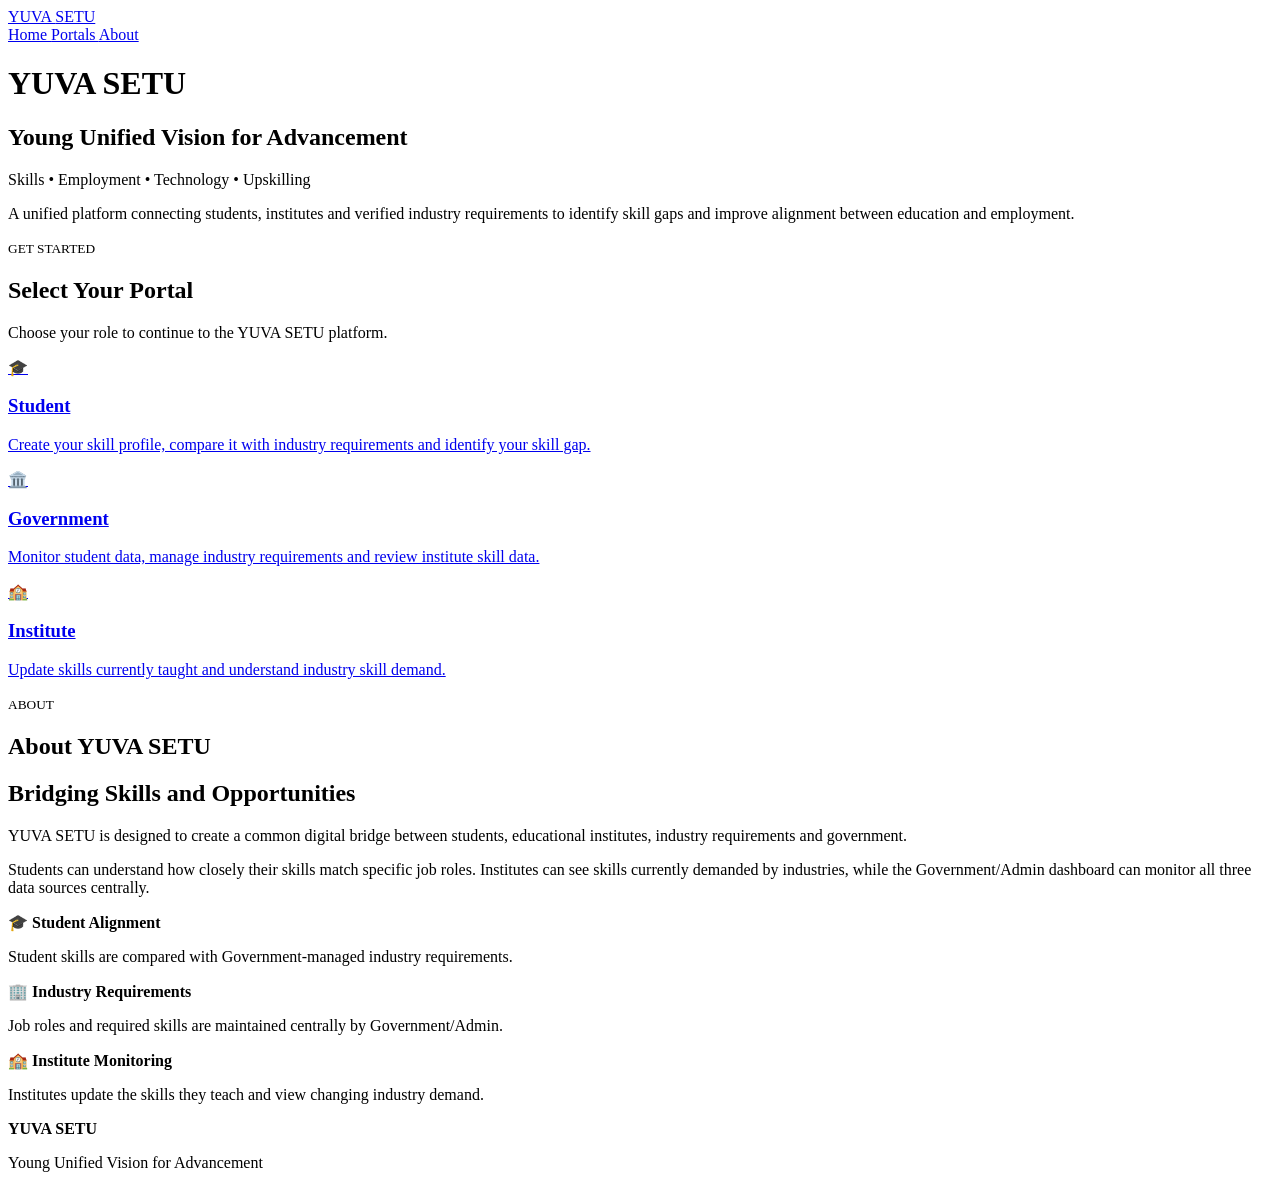
==== index.html @ 83cbadce "Add files via upload" ====
<!DOCTYPE html>

<html lang="en">

<head>

  <meta charset="UTF-8">

  <meta
    name="viewport"
    content="width=device-width, initial-scale=1.0"
  >

  <title>
    YUVA SETU
  </title>

  <link
    rel="stylesheet"
    href="css/style.css"
  >

</head>


<body>


<nav class="navbar">

  <a
    href="index.html"
    class="brand"
  >
    YUVA <span>SETU</span>
  </a>


  <div class="nav-links">

    <a href="#home">
      Home
    </a>

    <a href="#portals">
      Portals
    </a>

    <a href="#about">
      About
    </a>

  </div>

</nav>



<header
  class="hero"
  id="home"
>

  <div class="hero-inner">
    <h1>

      YUVA
      <span>SETU</span>

    </h1>


    <h2>

      Young Unified Vision
      for Advancement

    </h2>


    <p class="hero-tagline">

      Skills • Employment • Technology • Upskilling

    </p>


    <p class="hero-description">

      A unified platform connecting students,
      institutes and verified industry requirements
      to identify skill gaps and improve alignment
      between education and employment.

    </p>

  </div>

</header>



<section
  class="section"
  id="portals"
>

  <div class="section-heading">

    <small>
      GET STARTED
    </small>

    <h2>
      Select Your Portal
    </h2>

    <p>
      Choose your role to continue
      to the YUVA SETU platform.
    </p>

  </div>


  <div class="portal-grid">


    <a
      href="student.html"
      class="portal-card"
    >

      <div class="portal-icon">
        🎓
      </div>

      <h3>
        Student
      </h3>

      <p>
        Create your skill profile,
        compare it with industry requirements
        and identify your skill gap.
      </p>

    </a>



    <a
      href="government.html"
      class="portal-card"
    >

      <div class="portal-icon">
        🏛️
      </div>

      <h3>
        Government
      </h3>

      <p>
        Monitor student data,
        manage industry requirements
        and review institute skill data.
      </p>

    </a>



    <a
      href="institute.html"
      class="portal-card"
    >

      <div class="portal-icon">
        🏫
      </div>

      <h3>
        Institute
      </h3>

      <p>
        Update skills currently taught
        and understand industry skill demand.
      </p>

    </a>


  </div>

</section>



<section
  class="section section-light"
  id="about"
>

  <div class="section-heading">

    <small>
      ABOUT
    </small>

    <h2>
      About YUVA SETU
    </h2>

  </div>


  <div class="about-grid">


    <div class="about-copy">

      <h2>
        Bridging Skills and Opportunities
      </h2>

      <p>

        YUVA SETU is designed to create
        a common digital bridge between
        students, educational institutes,
        industry requirements and government.

      </p>


      <p>

        Students can understand how closely
        their skills match specific job roles.
        Institutes can see skills currently
        demanded by industries, while the
        Government/Admin dashboard can monitor
        all three data sources centrally.

      </p>

    </div>


    <div class="about-points">


      <div class="about-point">

        <strong>
          🎓 Student Alignment
        </strong>

        <p>
          Student skills are compared with
          Government-managed industry requirements.
        </p>

      </div>


      <div class="about-point">

        <strong>
          🏢 Industry Requirements
        </strong>

        <p>
          Job roles and required skills are
          maintained centrally by Government/Admin.
        </p>

      </div>


      <div class="about-point">

        <strong>
          🏫 Institute Monitoring
        </strong>

        <p>
          Institutes update the skills they teach
          and view changing industry demand.
        </p>

      </div>


    </div>

  </div>

</section>



<footer class="footer">

  <strong>
    YUVA SETU
  </strong>

  <p>
    Young Unified Vision for Advancement
  </p>

</footer>


</body>

</html>
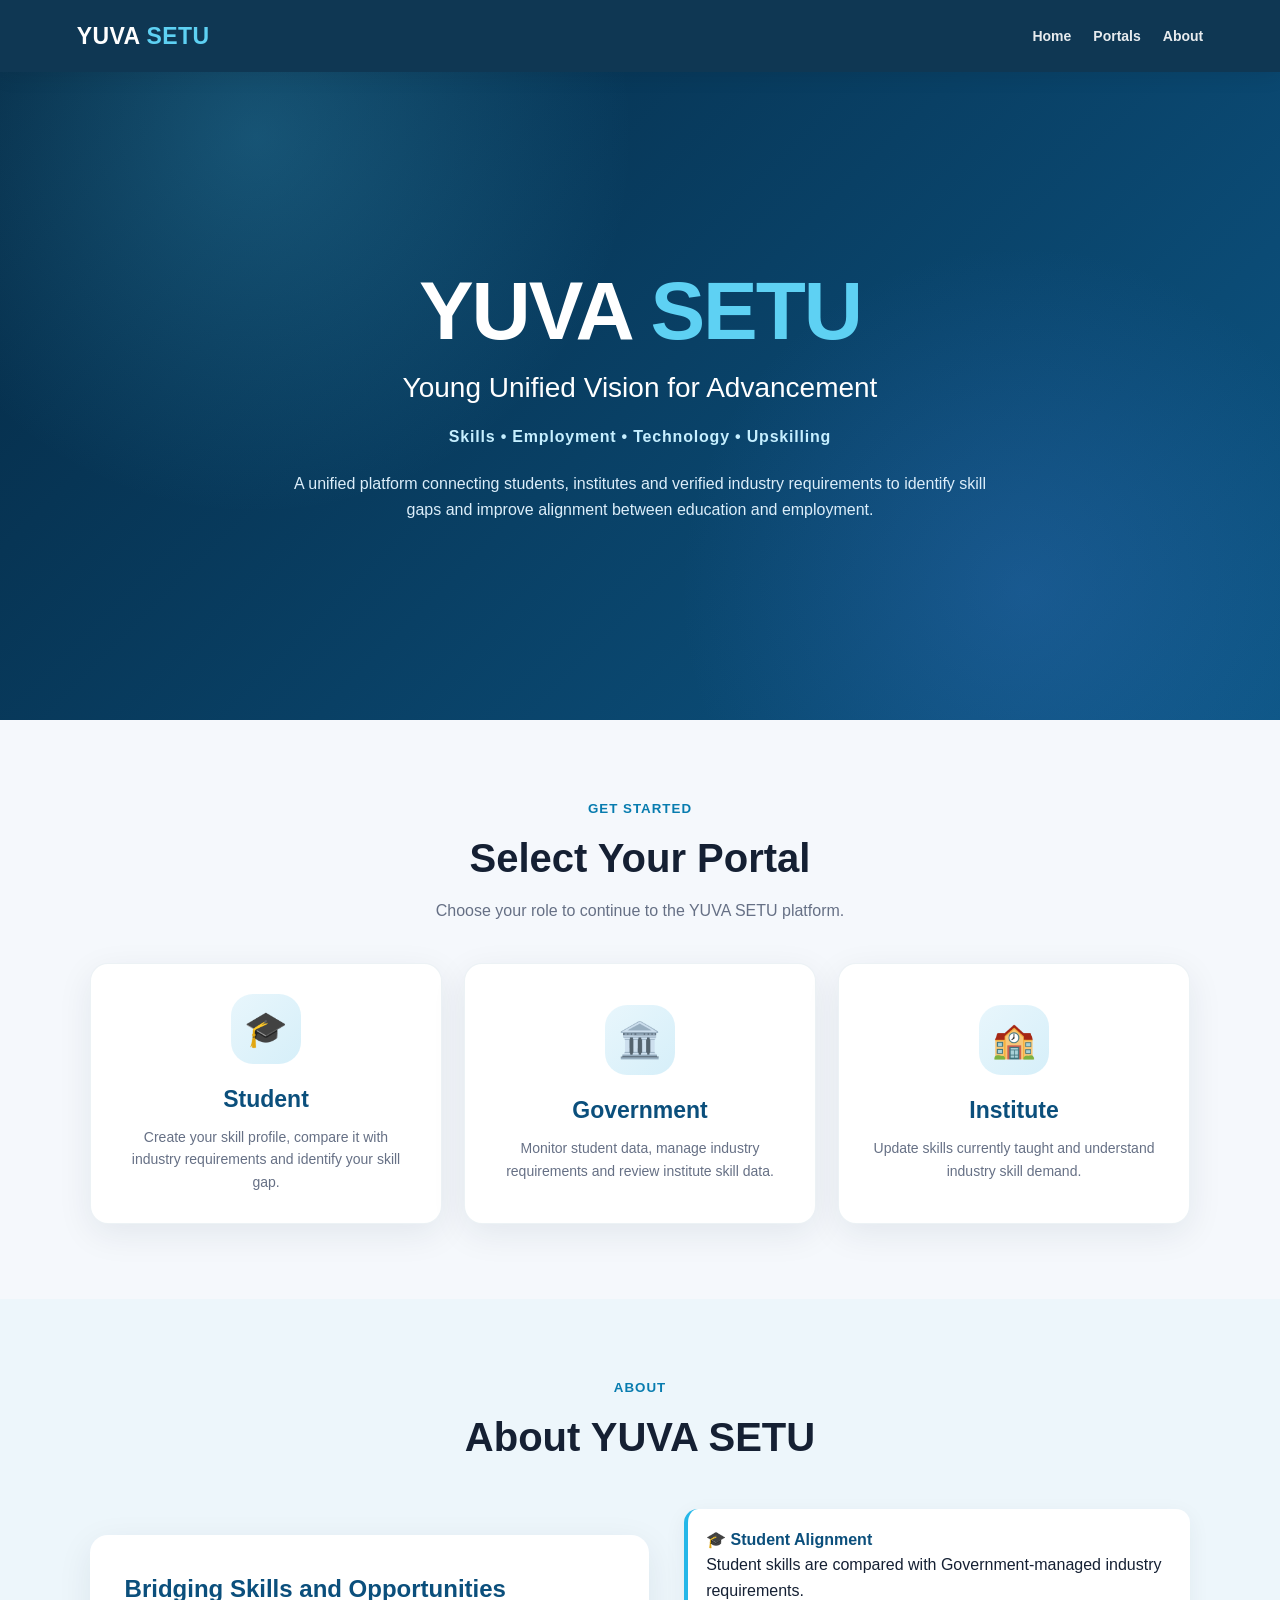
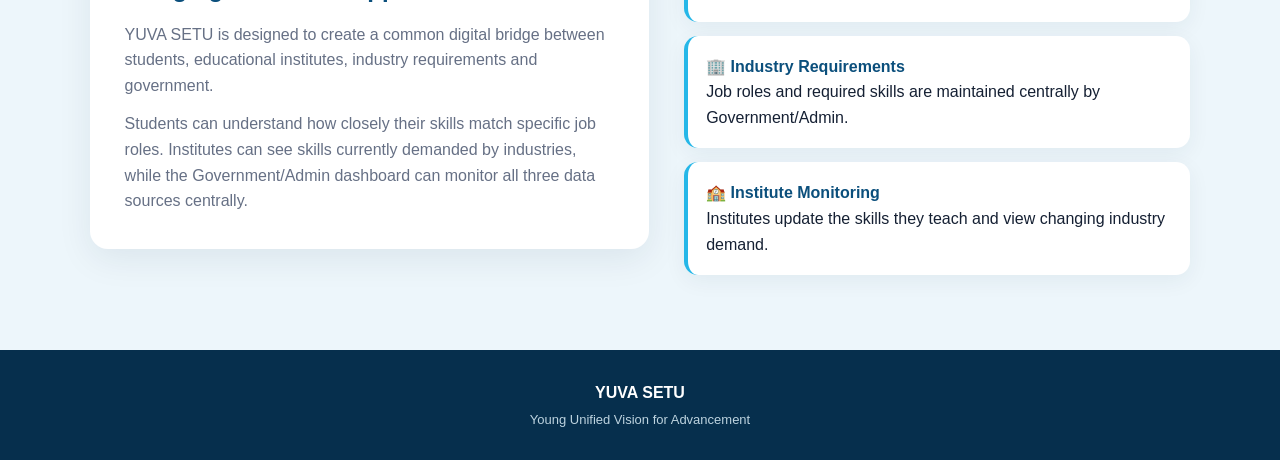
==== commit 2617bd0e: "Update index.html" ====
--- a/index.html
+++ b/index.html
@@ -17,7 +17,7 @@
 
   <link
     rel="stylesheet"
-    href="css/style.css"
+    href="style.css"
   >
 
 </head>
@@ -318,4 +318,4 @@
 
 </body>
 
-</html>+</html>
--- a/style.css
+++ b/style.css
@@ -0,0 +1,1380 @@
+/* =========================================
+   YUVA SETU - RESPONSIVE UI
+========================================= */
+
+:root{
+  --primary:#0b4f7c;
+  --primary-dark:#062f4d;
+  --primary-light:#eaf5fb;
+  --accent:#25b7e8;
+  --accent-2:#5ed1f3;
+
+  --success:#168a4a;
+  --danger:#b83232;
+  --warning:#d99219;
+
+  --text:#152033;
+  --muted:#667085;
+  --white:#ffffff;
+
+  --bg:#f5f8fc;
+  --border:#dce5ec;
+
+  --shadow:
+  0 10px 35px rgba(17,44,68,.08);
+
+  --radius:18px;
+}
+
+
+*{
+  margin:0;
+  padding:0;
+  box-sizing:border-box;
+}
+
+
+html{
+  scroll-behavior:smooth;
+}
+
+
+body{
+  font-family:
+  Inter,
+  "Segoe UI",
+  Arial,
+  sans-serif;
+
+  background:var(--bg);
+  color:var(--text);
+  line-height:1.6;
+}
+
+
+button,
+input,
+select,
+textarea{
+  font:inherit;
+}
+
+
+button{
+  cursor:pointer;
+}
+
+
+a{
+  color:inherit;
+}
+
+
+
+/* =========================
+   NAVBAR
+========================= */
+
+.navbar{
+  min-height:72px;
+
+  display:flex;
+  align-items:center;
+  justify-content:space-between;
+
+  gap:20px;
+
+  padding:14px 6%;
+
+  background:
+  rgba(6,47,77,.96);
+
+  backdrop-filter:blur(14px);
+
+  color:white;
+
+  position:sticky;
+  top:0;
+
+  z-index:1000;
+
+  box-shadow:
+  0 4px 20px rgba(0,0,0,.08);
+}
+
+
+.brand{
+  font-size:23px;
+  font-weight:800;
+
+  text-decoration:none;
+
+  letter-spacing:.4px;
+}
+
+
+.brand span{
+  color:var(--accent-2);
+}
+
+
+.nav-links{
+  display:flex;
+  align-items:center;
+  gap:22px;
+
+  flex-wrap:wrap;
+}
+
+
+.nav-links a{
+  text-decoration:none;
+
+  font-size:14px;
+  font-weight:600;
+
+  opacity:.9;
+}
+
+
+.nav-links a:hover{
+  color:var(--accent-2);
+}
+
+
+
+/* =========================
+   HOME HERO
+========================= */
+
+.hero{
+  min-height:72vh;
+
+  display:flex;
+  align-items:center;
+  justify-content:center;
+
+  padding:70px 7%;
+
+  text-align:center;
+
+  color:white;
+
+  background:
+
+  radial-gradient(
+    circle at 20% 10%,
+    rgba(75,194,235,.24),
+    transparent 32%
+  ),
+
+  radial-gradient(
+    circle at 80% 80%,
+    rgba(68,128,220,.24),
+    transparent 30%
+  ),
+
+  linear-gradient(
+    135deg,
+    #052a45,
+    #0d5685
+  );
+}
+
+
+.hero-inner{
+  max-width:900px;
+}
+
+
+.hero-badge{
+  display:inline-block;
+
+  padding:8px 16px;
+
+  background:
+  rgba(255,255,255,.12);
+
+  border:
+  1px solid rgba(255,255,255,.25);
+
+  border-radius:50px;
+
+  margin-bottom:18px;
+
+  font-size:13px;
+}
+
+
+.hero h1{
+  font-size:
+  clamp(46px,8vw,82px);
+
+  line-height:1;
+
+  letter-spacing:-2px;
+}
+
+
+.hero h1 span{
+  color:var(--accent-2);
+}
+
+
+.hero h2{
+  font-size:
+  clamp(19px,3vw,28px);
+
+  margin-top:14px;
+
+  font-weight:500;
+}
+
+
+.hero-tagline{
+  margin-top:13px;
+
+  color:#c6efff;
+
+  font-weight:700;
+
+  letter-spacing:.8px;
+}
+
+
+.hero-description{
+  max-width:720px;
+
+  margin:
+  22px auto 0;
+
+  color:#dceefa;
+
+  font-size:16px;
+}
+
+
+
+/* =========================
+   SECTIONS
+========================= */
+
+.section{
+  padding:
+  75px 7%;
+}
+
+
+.section-light{
+  background:#edf6fb;
+}
+
+
+.section-heading{
+  max-width:760px;
+
+  margin:
+  0 auto 40px;
+
+  text-align:center;
+}
+
+
+.section-heading small{
+  color:#087caf;
+
+  font-weight:800;
+
+  letter-spacing:1px;
+}
+
+
+.section-heading h2{
+  font-size:
+  clamp(28px,4vw,40px);
+
+  margin-top:5px;
+}
+
+
+.section-heading p{
+  color:var(--muted);
+
+  margin-top:8px;
+}
+
+
+
+/* =========================
+   PORTAL CARDS
+========================= */
+
+.portal-grid{
+  display:grid;
+
+  grid-template-columns:
+  repeat(3,minmax(0,1fr));
+
+  gap:22px;
+
+  max-width:1100px;
+
+  margin:auto;
+}
+
+
+.portal-card{
+  min-height:240px;
+
+  display:flex;
+  flex-direction:column;
+  align-items:center;
+  justify-content:center;
+
+  padding:30px;
+
+  text-align:center;
+
+  text-decoration:none;
+
+  background:white;
+
+  border:
+  1px solid rgba(13,86,133,.08);
+
+  border-radius:var(--radius);
+
+  box-shadow:var(--shadow);
+
+  transition:
+  transform .25s,
+  box-shadow .25s,
+  border .25s;
+}
+
+
+.portal-card:hover{
+  transform:
+  translateY(-8px);
+
+  box-shadow:
+  0 20px 45px rgba(17,44,68,.14);
+
+  border-color:
+  rgba(37,183,232,.45);
+}
+
+
+.portal-icon{
+  width:70px;
+  height:70px;
+
+  display:flex;
+  align-items:center;
+  justify-content:center;
+
+  border-radius:22px;
+
+  margin-bottom:17px;
+
+  background:
+  linear-gradient(
+    135deg,
+    #e8f6fc,
+    #d6eff9
+  );
+
+  font-size:35px;
+}
+
+
+.portal-card h3{
+  color:var(--primary);
+
+  font-size:23px;
+}
+
+
+.portal-card p{
+  color:var(--muted);
+
+  margin-top:8px;
+
+  font-size:14px;
+}
+
+
+
+/* =========================
+   ABOUT
+========================= */
+
+.about-grid{
+  display:grid;
+
+  grid-template-columns:
+  1.05fr .95fr;
+
+  gap:35px;
+
+  align-items:center;
+
+  max-width:1150px;
+
+  margin:auto;
+}
+
+
+.about-copy{
+  background:white;
+
+  padding:35px;
+
+  border-radius:var(--radius);
+
+  box-shadow:var(--shadow);
+}
+
+
+.about-copy h2{
+  color:var(--primary);
+}
+
+
+.about-copy p{
+  color:var(--muted);
+
+  margin-top:13px;
+}
+
+
+.about-points{
+  display:grid;
+
+  gap:14px;
+}
+
+
+.about-point{
+  background:white;
+
+  padding:18px;
+
+  border-radius:14px;
+
+  border-left:
+  4px solid var(--accent);
+
+  box-shadow:
+  0 6px 22px rgba(17,44,68,.06);
+}
+
+
+.about-point strong{
+  color:var(--primary);
+}
+
+
+
+/* =========================
+   PAGE HEADER
+========================= */
+
+.page-header{
+  padding:
+  48px 7%;
+
+  text-align:center;
+
+  background:
+
+  radial-gradient(
+    circle at top left,
+    rgba(37,183,232,.15),
+    transparent 36%
+  ),
+
+  linear-gradient(
+    135deg,
+    #eaf5fb,
+    #f8fbfd
+  );
+
+  border-bottom:
+  1px solid var(--border);
+}
+
+
+.page-header h1{
+  color:var(--primary-dark);
+
+  font-size:
+  clamp(30px,5vw,45px);
+}
+
+
+.page-header p{
+  margin-top:7px;
+
+  color:var(--muted);
+}
+
+
+
+/* =========================
+   MAIN / CARD
+========================= */
+
+.container{
+  width:min(92%,1200px);
+
+  margin:
+  35px auto 55px;
+}
+
+
+.card{
+  background:white;
+
+  border:
+  1px solid rgba(13,86,133,.08);
+
+  border-radius:var(--radius);
+
+  padding:26px;
+
+  margin-bottom:24px;
+
+  box-shadow:var(--shadow);
+}
+
+
+.card-title{
+  margin-bottom:18px;
+}
+
+
+.card-title h2{
+  color:var(--primary);
+}
+
+
+.card-title p{
+  color:var(--muted);
+
+  margin-top:3px;
+}
+
+
+
+/* =========================
+   FORMS
+========================= */
+
+.form-grid{
+  display:grid;
+
+  grid-template-columns:
+  repeat(2,minmax(0,1fr));
+
+  gap:17px;
+}
+
+
+.form-group{
+  min-width:0;
+}
+
+
+.form-group.full{
+  grid-column:1/-1;
+}
+
+
+label{
+  display:block;
+
+  margin-bottom:6px;
+
+  font-weight:700;
+
+  font-size:14px;
+}
+
+
+input,
+select,
+textarea{
+  width:100%;
+
+  min-height:46px;
+
+  border:
+  1px solid #ccd9e3;
+
+  border-radius:10px;
+
+  background:white;
+
+  padding:
+  11px 13px;
+
+  color:var(--text);
+
+  outline:none;
+
+  transition:
+  border .2s,
+  box-shadow .2s;
+}
+
+
+textarea{
+  min-height:105px;
+
+  resize:vertical;
+}
+
+
+input:focus,
+select:focus,
+textarea:focus{
+  border-color:
+  var(--accent);
+
+  box-shadow:
+  0 0 0 4px
+  rgba(37,183,232,.12);
+}
+
+
+input[readonly]{
+  background:#f1f5f8;
+
+  color:#667085;
+}
+
+
+.help-text{
+  color:var(--muted);
+
+  font-size:12px;
+
+  margin-top:4px;
+}
+
+
+
+/* =========================
+   BUTTONS
+========================= */
+
+.btn{
+  display:inline-flex;
+
+  align-items:center;
+  justify-content:center;
+
+  gap:7px;
+
+  min-height:44px;
+
+  border:none;
+
+  border-radius:9px;
+
+  padding:
+  10px 17px;
+
+  text-decoration:none;
+
+  font-size:14px;
+
+  font-weight:700;
+
+  transition:
+  transform .2s,
+  opacity .2s,
+  background .2s;
+}
+
+
+.btn:hover{
+  transform:
+  translateY(-1px);
+}
+
+
+.btn-primary{
+  background:
+  var(--primary);
+
+  color:white;
+}
+
+
+.btn-primary:hover{
+  background:
+  #086391;
+}
+
+
+.btn-success{
+  background:
+  var(--success);
+
+  color:white;
+}
+
+
+.btn-danger{
+  background:
+  var(--danger);
+
+  color:white;
+}
+
+
+.btn-warning{
+  background:
+  var(--warning);
+
+  color:#fff;
+}
+
+
+.btn-secondary{
+  background:#e9f2f7;
+
+  color:var(--primary);
+}
+
+
+.btn-block{
+  width:100%;
+}
+
+
+.button-row{
+  display:flex;
+
+  gap:9px;
+
+  flex-wrap:wrap;
+
+  margin-top:20px;
+}
+
+
+
+/* =========================
+   LOGIN
+========================= */
+
+.login-shell{
+  min-height:
+  calc(100vh - 72px);
+
+  display:flex;
+
+  align-items:center;
+  justify-content:center;
+
+  padding:40px 20px;
+
+  background:
+
+  radial-gradient(
+    circle at 20% 20%,
+    rgba(37,183,232,.15),
+    transparent 35%
+  ),
+
+  linear-gradient(
+    135deg,
+    #eef7fb,
+    #f8fbfd
+  );
+}
+
+
+.login-card{
+  width:min(100%,430px);
+
+  padding:32px;
+
+  background:white;
+
+  border-radius:22px;
+
+  box-shadow:
+  0 20px 60px rgba(17,44,68,.13);
+}
+
+
+.login-symbol{
+  width:68px;
+  height:68px;
+
+  display:flex;
+  align-items:center;
+  justify-content:center;
+
+  margin:
+  0 auto 13px;
+
+  border-radius:20px;
+
+  background:
+  linear-gradient(
+    135deg,
+    #e3f4fb,
+    #cef0fc
+  );
+
+  font-size:34px;
+}
+
+
+.login-card h1{
+  color:var(--primary);
+
+  text-align:center;
+}
+
+
+.login-card > p{
+  color:var(--muted);
+
+  text-align:center;
+
+  margin-bottom:20px;
+}
+
+
+.login-error{
+  color:var(--danger);
+
+  margin-top:7px;
+
+  font-size:13px;
+
+  font-weight:600;
+}
+
+
+
+/* =========================
+   DASHBOARD STATS
+========================= */
+
+.stats-grid{
+  display:grid;
+
+  grid-template-columns:
+  repeat(4,minmax(0,1fr));
+
+  gap:15px;
+
+  margin-bottom:25px;
+}
+
+
+.stat-card{
+  padding:20px;
+
+  color:white;
+
+  border-radius:15px;
+
+  background:
+  linear-gradient(
+    135deg,
+    #0a4c77,
+    #087fb0
+  );
+
+  box-shadow:
+  0 10px 25px rgba(8,76,119,.16);
+}
+
+
+.stat-card h2{
+  font-size:
+  clamp(25px,4vw,34px);
+
+  color:#aeeeff;
+}
+
+
+.stat-card p{
+  margin-top:4px;
+
+  font-size:13px;
+
+  color:#e2f4fb;
+}
+
+
+
+/* =========================
+   GOVERNMENT TABS
+========================= */
+
+.tabs{
+  display:flex;
+
+  gap:10px;
+
+  flex-wrap:wrap;
+
+  margin-bottom:22px;
+}
+
+
+.tab-btn{
+  border:none;
+
+  padding:
+  10px 17px;
+
+  border-radius:9px;
+
+  background:#e9f2f7;
+
+  color:var(--primary);
+
+  font-weight:700;
+}
+
+
+.tab-btn.active{
+  background:var(--primary);
+
+  color:white;
+}
+
+
+.tab-panel{
+  display:none;
+}
+
+
+.tab-panel.active{
+  display:block;
+}
+
+
+
+/* =========================
+   TABLES
+========================= */
+
+.table-wrap{
+  width:100%;
+
+  overflow-x:auto;
+
+  margin-top:15px;
+
+  border:
+  1px solid var(--border);
+
+  border-radius:12px;
+}
+
+
+table{
+  width:100%;
+
+  min-width:760px;
+
+  border-collapse:collapse;
+
+  background:white;
+}
+
+
+th,
+td{
+  padding:
+  12px 13px;
+
+  border-bottom:
+  1px solid var(--border);
+
+  text-align:left;
+
+  vertical-align:top;
+
+  font-size:13px;
+}
+
+
+th{
+  background:#eff7fb;
+
+  color:var(--primary-dark);
+
+  white-space:nowrap;
+}
+
+
+tbody tr:hover{
+  background:#f9fcfe;
+}
+
+
+
+/* =========================
+   SKILLS
+========================= */
+
+.skill-wrap{
+  display:flex;
+
+  gap:7px;
+
+  flex-wrap:wrap;
+
+  margin-top:7px;
+}
+
+
+.skill-chip{
+  padding:
+  5px 10px;
+
+  border-radius:50px;
+
+  background:#e6f3f9;
+
+  color:#0a5f85;
+
+  font-size:12px;
+
+  font-weight:700;
+}
+
+
+.skill-chip.match{
+  background:#e2f5e9;
+
+  color:#176c38;
+}
+
+
+.skill-chip.missing{
+  background:#fbe5e5;
+
+  color:#922d2d;
+}
+
+
+.skill-chip.extra{
+  background:#fff0d6;
+
+  color:#815715;
+}
+
+
+
+/* =========================
+   RESULT / ALERT
+========================= */
+
+.alert{
+  padding:14px;
+
+  border-radius:10px;
+
+  margin-bottom:18px;
+
+  font-size:14px;
+}
+
+
+.alert-info{
+  background:#e8f5fb;
+
+  color:#07577c;
+
+  border:
+  1px solid #c4e6f6;
+}
+
+
+.alert-success{
+  background:#e5f6eb;
+
+  color:#17663a;
+
+  border:
+  1px solid #bee5cd;
+}
+
+
+.alert-warning{
+  background:#fff4dc;
+
+  color:#805711;
+
+  border:
+  1px solid #eed49b;
+}
+
+
+.match-score{
+  font-size:
+  clamp(35px,7vw,55px);
+
+  font-weight:800;
+
+  color:var(--primary);
+
+  line-height:1;
+}
+
+
+
+/* =========================
+   INDUSTRY / TREND CARDS
+========================= */
+
+.trend-grid{
+  display:grid;
+
+  grid-template-columns:
+  repeat(auto-fit,minmax(200px,1fr));
+
+  gap:15px;
+
+  margin-top:18px;
+}
+
+
+.trend-card{
+  padding:18px;
+
+  border-radius:14px;
+
+  background:#f5fafc;
+
+  border:
+  1px solid #dcecf3;
+}
+
+
+.trend-card h3{
+  color:var(--primary);
+}
+
+
+.demand-high{
+  color:#b52e2e;
+
+  font-weight:700;
+}
+
+
+.demand-medium{
+  color:#a3670c;
+
+  font-weight:700;
+}
+
+
+.demand-low{
+  color:#267441;
+
+  font-weight:700;
+}
+
+
+
+/* =========================
+   HIDDEN
+========================= */
+
+.hidden{
+  display:none !important;
+}
+
+
+
+/* =========================
+   FOOTER
+========================= */
+
+.footer{
+  padding:
+  30px 7%;
+
+  text-align:center;
+
+  background:
+  var(--primary-dark);
+
+  color:#bdd3df;
+}
+
+
+.footer strong{
+  color:white;
+}
+
+
+.footer p{
+  margin-top:4px;
+
+  font-size:13px;
+}
+
+
+
+/* =========================
+   RESPONSIVE
+========================= */
+
+@media(max-width:950px){
+
+  .portal-grid{
+    grid-template-columns:
+    repeat(2,minmax(0,1fr));
+  }
+
+
+  .portal-card:last-child{
+    grid-column:
+    1/-1;
+
+    max-width:520px;
+
+    width:100%;
+
+    justify-self:center;
+  }
+
+
+  .about-grid{
+    grid-template-columns:1fr;
+  }
+
+
+  .stats-grid{
+    grid-template-columns:
+    repeat(2,minmax(0,1fr));
+  }
+
+}
+
+
+@media(max-width:700px){
+
+  .navbar{
+    align-items:flex-start;
+
+    flex-direction:column;
+
+    gap:8px;
+  }
+
+
+  .nav-links{
+    width:100%;
+
+    gap:14px;
+  }
+
+
+  .hero{
+    min-height:62vh;
+
+    padding:
+    55px 6%;
+  }
+
+
+  .section{
+    padding:
+    55px 5%;
+  }
+
+
+  .portal-grid{
+    grid-template-columns:1fr;
+  }
+
+
+  .portal-card:last-child{
+    grid-column:auto;
+  }
+
+
+  .portal-card{
+    min-height:210px;
+  }
+
+
+  .form-grid{
+    grid-template-columns:1fr;
+  }
+
+
+  .form-group.full{
+    grid-column:auto;
+  }
+
+
+  .stats-grid{
+    grid-template-columns:
+    repeat(2,minmax(0,1fr));
+  }
+
+
+  .card{
+    padding:20px;
+  }
+
+
+  .tabs{
+    display:grid;
+
+    grid-template-columns:1fr;
+  }
+
+
+  .tab-btn{
+    width:100%;
+  }
+
+}
+
+
+@media(max-width:430px){
+
+  .stats-grid{
+    grid-template-columns:1fr;
+  }
+
+
+  .hero h1{
+    letter-spacing:-1px;
+  }
+
+
+  .login-card{
+    padding:24px 19px;
+  }
+
+
+  .button-row{
+    flex-direction:column;
+  }
+
+
+  .button-row .btn{
+    width:100%;
+  }
+
+}
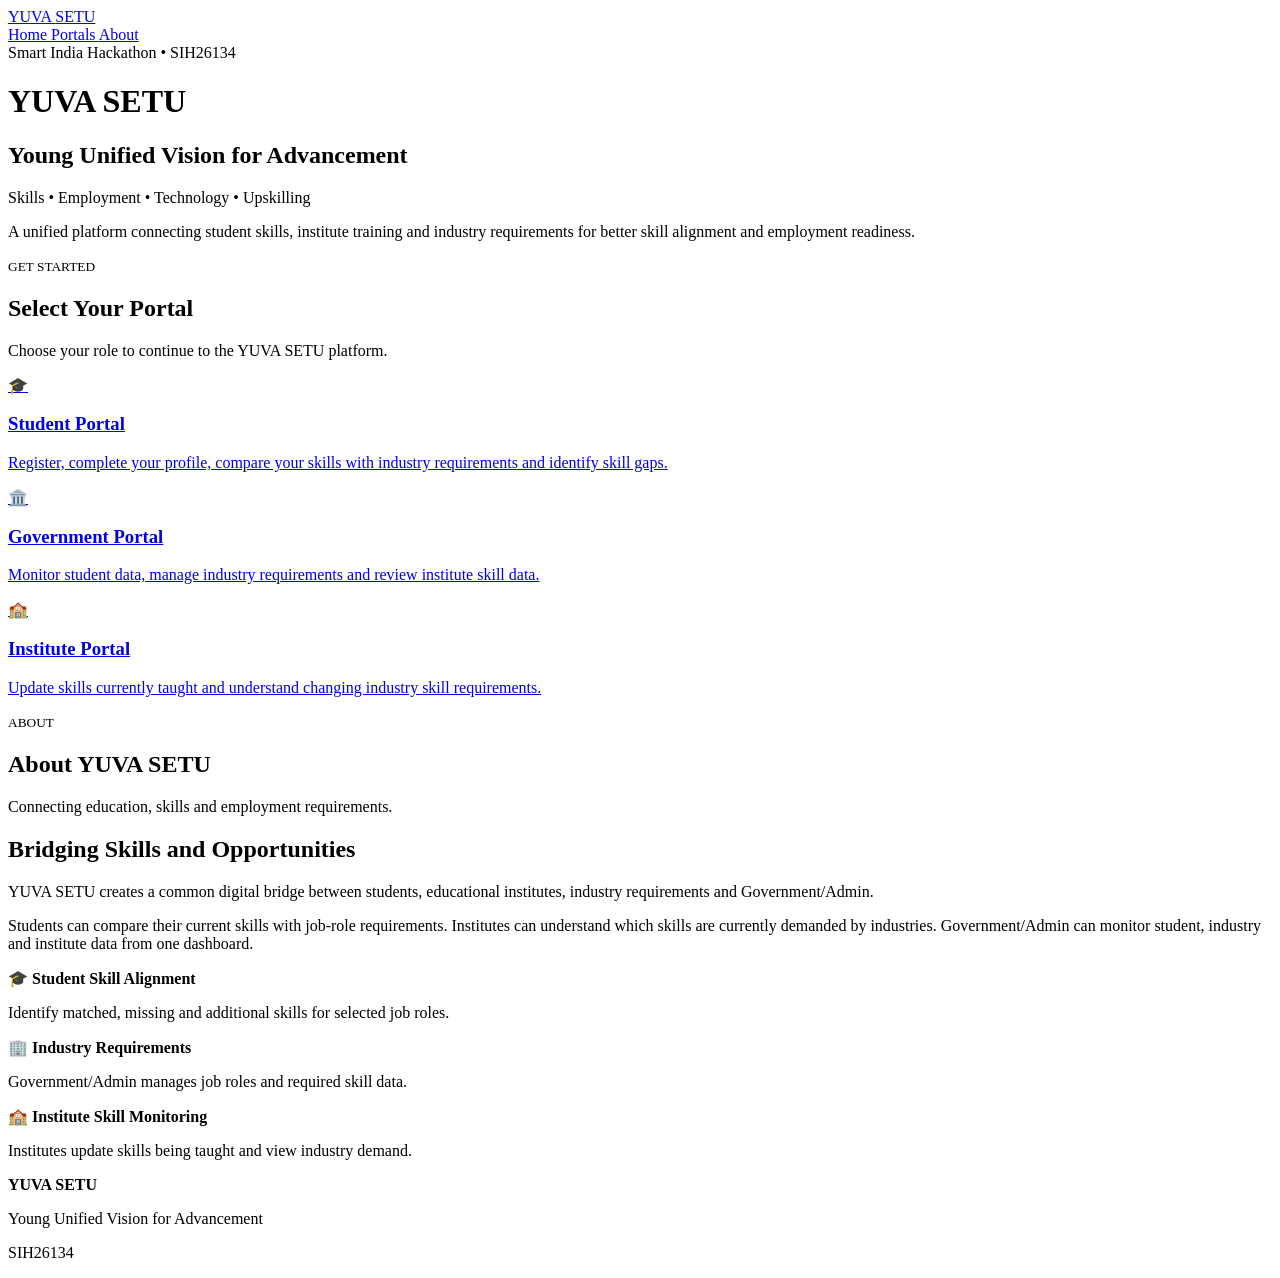
==== commit ac562225: "Create index.html" ====
--- a/index.html
+++ b/index.html
@@ -1,321 +1,364 @@
-<!DOCTYPE html>
-
-<html lang="en">
-
-<head>
-
-  <meta charset="UTF-8">
-
-  <meta
-    name="viewport"
-    content="width=device-width, initial-scale=1.0"
-  >
-
-  <title>
-    YUVA SETU
-  </title>
-
-  <link
-    rel="stylesheet"
-    href="style.css"
-  >
-
-</head>
-
-
-<body>
-
-
-<nav class="navbar">
-
-  <a
-    href="index.html"
-    class="brand"
-  >
-    YUVA <span>SETU</span>
-  </a>
-
-
-  <div class="nav-links">
-
-    <a href="#home">
-      Home
-    </a>
-
-    <a href="#portals">
-      Portals
-    </a>
-
-    <a href="#about">
-      About
-    </a>
-
-  </div>
-
-</nav>
-
-
-
-<header
-  class="hero"
-  id="home"
->
-
-  <div class="hero-inner">
-    <h1>
-
-      YUVA
-      <span>SETU</span>
-
-    </h1>
-
-
-    <h2>
-
-      Young Unified Vision
-      for Advancement
-
-    </h2>
-
-
-    <p class="hero-tagline">
-
-      Skills • Employment • Technology • Upskilling
-
-    </p>
-
-
-    <p class="hero-description">
-
-      A unified platform connecting students,
-      institutes and verified industry requirements
-      to identify skill gaps and improve alignment
-      between education and employment.
-
-    </p>
-
-  </div>
-
-</header>
-
-
-
-<section
-  class="section"
-  id="portals"
->
-
-  <div class="section-heading">
-
-    <small>
-      GET STARTED
-    </small>
-
-    <h2>
-      Select Your Portal
-    </h2>
-
-    <p>
-      Choose your role to continue
-      to the YUVA SETU platform.
-    </p>
-
-  </div>
-
-
-  <div class="portal-grid">
-
-
-    <a
-      href="student.html"
-      class="portal-card"
-    >
-
-      <div class="portal-icon">
-        🎓
-      </div>
-
-      <h3>
-        Student
-      </h3>
-
-      <p>
-        Create your skill profile,
-        compare it with industry requirements
-        and identify your skill gap.
-      </p>
-
-    </a>
-
-
-
-    <a
-      href="government.html"
-      class="portal-card"
-    >
-
-      <div class="portal-icon">
-        🏛️
-      </div>
-
-      <h3>
-        Government
-      </h3>
-
-      <p>
-        Monitor student data,
-        manage industry requirements
-        and review institute skill data.
-      </p>
-
-    </a>
-
-
-
-    <a
-      href="institute.html"
-      class="portal-card"
-    >
-
-      <div class="portal-icon">
-        🏫
-      </div>
-
-      <h3>
-        Institute
-      </h3>
-
-      <p>
-        Update skills currently taught
-        and understand industry skill demand.
-      </p>
-
-    </a>
-
-
-  </div>
-
-</section>
-
-
-
-<section
-  class="section section-light"
-  id="about"
->
-
-  <div class="section-heading">
-
-    <small>
-      ABOUT
-    </small>
-
-    <h2>
-      About YUVA SETU
-    </h2>
-
-  </div>
-
-
-  <div class="about-grid">
-
-
-    <div class="about-copy">
-
-      <h2>
-        Bridging Skills and Opportunities
-      </h2>
-
-      <p>
-
-        YUVA SETU is designed to create
-        a common digital bridge between
-        students, educational institutes,
-        industry requirements and government.
-
-      </p>
-
-
-      <p>
-
-        Students can understand how closely
-        their skills match specific job roles.
-        Institutes can see skills currently
-        demanded by industries, while the
-        Government/Admin dashboard can monitor
-        all three data sources centrally.
-
-      </p>
-
-    </div>
-
-
-    <div class="about-points">
-
-
-      <div class="about-point">
-
-        <strong>
-          🎓 Student Alignment
-        </strong>
-
-        <p>
-          Student skills are compared with
-          Government-managed industry requirements.
-        </p>
-
-      </div>
-
-
-      <div class="about-point">
-
-        <strong>
-          🏢 Industry Requirements
-        </strong>
-
-        <p>
-          Job roles and required skills are
-          maintained centrally by Government/Admin.
-        </p>
-
-      </div>
-
-
-      <div class="about-point">
-
-        <strong>
-          🏫 Institute Monitoring
-        </strong>
-
-        <p>
-          Institutes update the skills they teach
-          and view changing industry demand.
-        </p>
-
-      </div>
-
-
-    </div>
-
-  </div>
-
-</section>
-
-
-
-<footer class="footer">
-
-  <strong>
-    YUVA SETU
-  </strong>
-
-  <p>
-    Young Unified Vision for Advancement
-  </p>
-
-</footer>
-
-
-</body>
-
-</html>
+<!DOCTYPE html>
+
+<html lang="en">
+
+<head>
+
+  <meta charset="UTF-8">
+
+  <meta
+    name="viewport"
+    content="width=device-width, initial-scale=1.0"
+  >
+
+  <meta
+    name="description"
+    content="YUVA SETU - Skill alignment platform connecting Students, Government and Institutes."
+  >
+
+  <title>
+    YUVA SETU
+  </title>
+
+  <link
+    rel="stylesheet"
+    href="css/style.css"
+  >
+
+</head>
+
+
+<body>
+
+
+<nav class="navbar">
+
+  <a
+    href="index.html"
+    class="brand"
+  >
+    YUVA <span>SETU</span>
+  </a>
+
+
+  <div class="nav-links">
+
+    <a href="#home">
+      Home
+    </a>
+
+    <a href="#portals">
+      Portals
+    </a>
+
+    <a href="#about">
+      About
+    </a>
+
+  </div>
+
+</nav>
+
+
+
+<header
+  class="hero"
+  id="home"
+>
+
+  <div class="hero-inner">
+
+
+    <div class="hero-badge">
+
+      Smart India Hackathon • SIH26134
+
+    </div>
+
+
+    <h1>
+
+      YUVA
+      <span>SETU</span>
+
+    </h1>
+
+
+    <h2>
+
+      Young Unified Vision
+      for Advancement
+
+    </h2>
+
+
+    <p class="hero-tagline">
+
+      Skills • Employment • Technology • Upskilling
+
+    </p>
+
+
+    <p class="hero-description">
+
+      A unified platform connecting
+      student skills, institute training
+      and industry requirements for better
+      skill alignment and employment readiness.
+
+    </p>
+
+  </div>
+
+</header>
+
+
+
+<section
+  class="section"
+  id="portals"
+>
+
+  <div class="section-heading">
+
+    <small>
+      GET STARTED
+    </small>
+
+    <h2>
+      Select Your Portal
+    </h2>
+
+    <p>
+
+      Choose your role to continue
+      to the YUVA SETU platform.
+
+    </p>
+
+  </div>
+
+
+  <div class="portal-grid">
+
+
+    <a
+      href="student.html"
+      class="portal-card"
+    >
+
+      <div class="portal-icon">
+        🎓
+      </div>
+
+      <h3>
+        Student Portal
+      </h3>
+
+      <p>
+
+        Register, complete your profile,
+        compare your skills with industry
+        requirements and identify skill gaps.
+
+      </p>
+
+    </a>
+
+
+
+    <a
+      href="government.html"
+      class="portal-card"
+    >
+
+      <div class="portal-icon">
+        🏛️
+      </div>
+
+      <h3>
+        Government Portal
+      </h3>
+
+      <p>
+
+        Monitor student data,
+        manage industry requirements
+        and review institute skill data.
+
+      </p>
+
+    </a>
+
+
+
+    <a
+      href="institute.html"
+      class="portal-card"
+    >
+
+      <div class="portal-icon">
+        🏫
+      </div>
+
+      <h3>
+        Institute Portal
+      </h3>
+
+      <p>
+
+        Update skills currently taught
+        and understand changing
+        industry skill requirements.
+
+      </p>
+
+    </a>
+
+
+  </div>
+
+</section>
+
+
+
+<section
+  class="section section-light"
+  id="about"
+>
+
+  <div class="section-heading">
+
+    <small>
+      ABOUT
+    </small>
+
+    <h2>
+      About YUVA SETU
+    </h2>
+
+    <p>
+
+      Connecting education,
+      skills and employment requirements.
+
+    </p>
+
+  </div>
+
+
+  <div class="about-grid">
+
+
+    <div class="about-copy">
+
+      <h2>
+        Bridging Skills and Opportunities
+      </h2>
+
+
+      <p>
+
+        YUVA SETU creates a common
+        digital bridge between students,
+        educational institutes, industry
+        requirements and Government/Admin.
+
+      </p>
+
+
+      <p>
+
+        Students can compare their current
+        skills with job-role requirements.
+        Institutes can understand which
+        skills are currently demanded by
+        industries. Government/Admin can
+        monitor student, industry and
+        institute data from one dashboard.
+
+      </p>
+
+    </div>
+
+
+    <div class="about-points">
+
+
+      <div class="about-point">
+
+        <strong>
+          🎓 Student Skill Alignment
+        </strong>
+
+        <p>
+
+          Identify matched,
+          missing and additional skills
+          for selected job roles.
+
+        </p>
+
+      </div>
+
+
+      <div class="about-point">
+
+        <strong>
+          🏢 Industry Requirements
+        </strong>
+
+        <p>
+
+          Government/Admin manages
+          job roles and required skill data.
+
+        </p>
+
+      </div>
+
+
+      <div class="about-point">
+
+        <strong>
+          🏫 Institute Skill Monitoring
+        </strong>
+
+        <p>
+
+          Institutes update skills being
+          taught and view industry demand.
+
+        </p>
+
+      </div>
+
+
+    </div>
+
+  </div>
+
+</section>
+
+
+
+<footer class="footer">
+
+  <strong>
+    YUVA SETU
+  </strong>
+
+  <p>
+    Young Unified Vision for Advancement
+  </p>
+
+  <p>
+    SIH26134
+  </p>
+
+</footer>
+
+
+</body>
+
+</html>
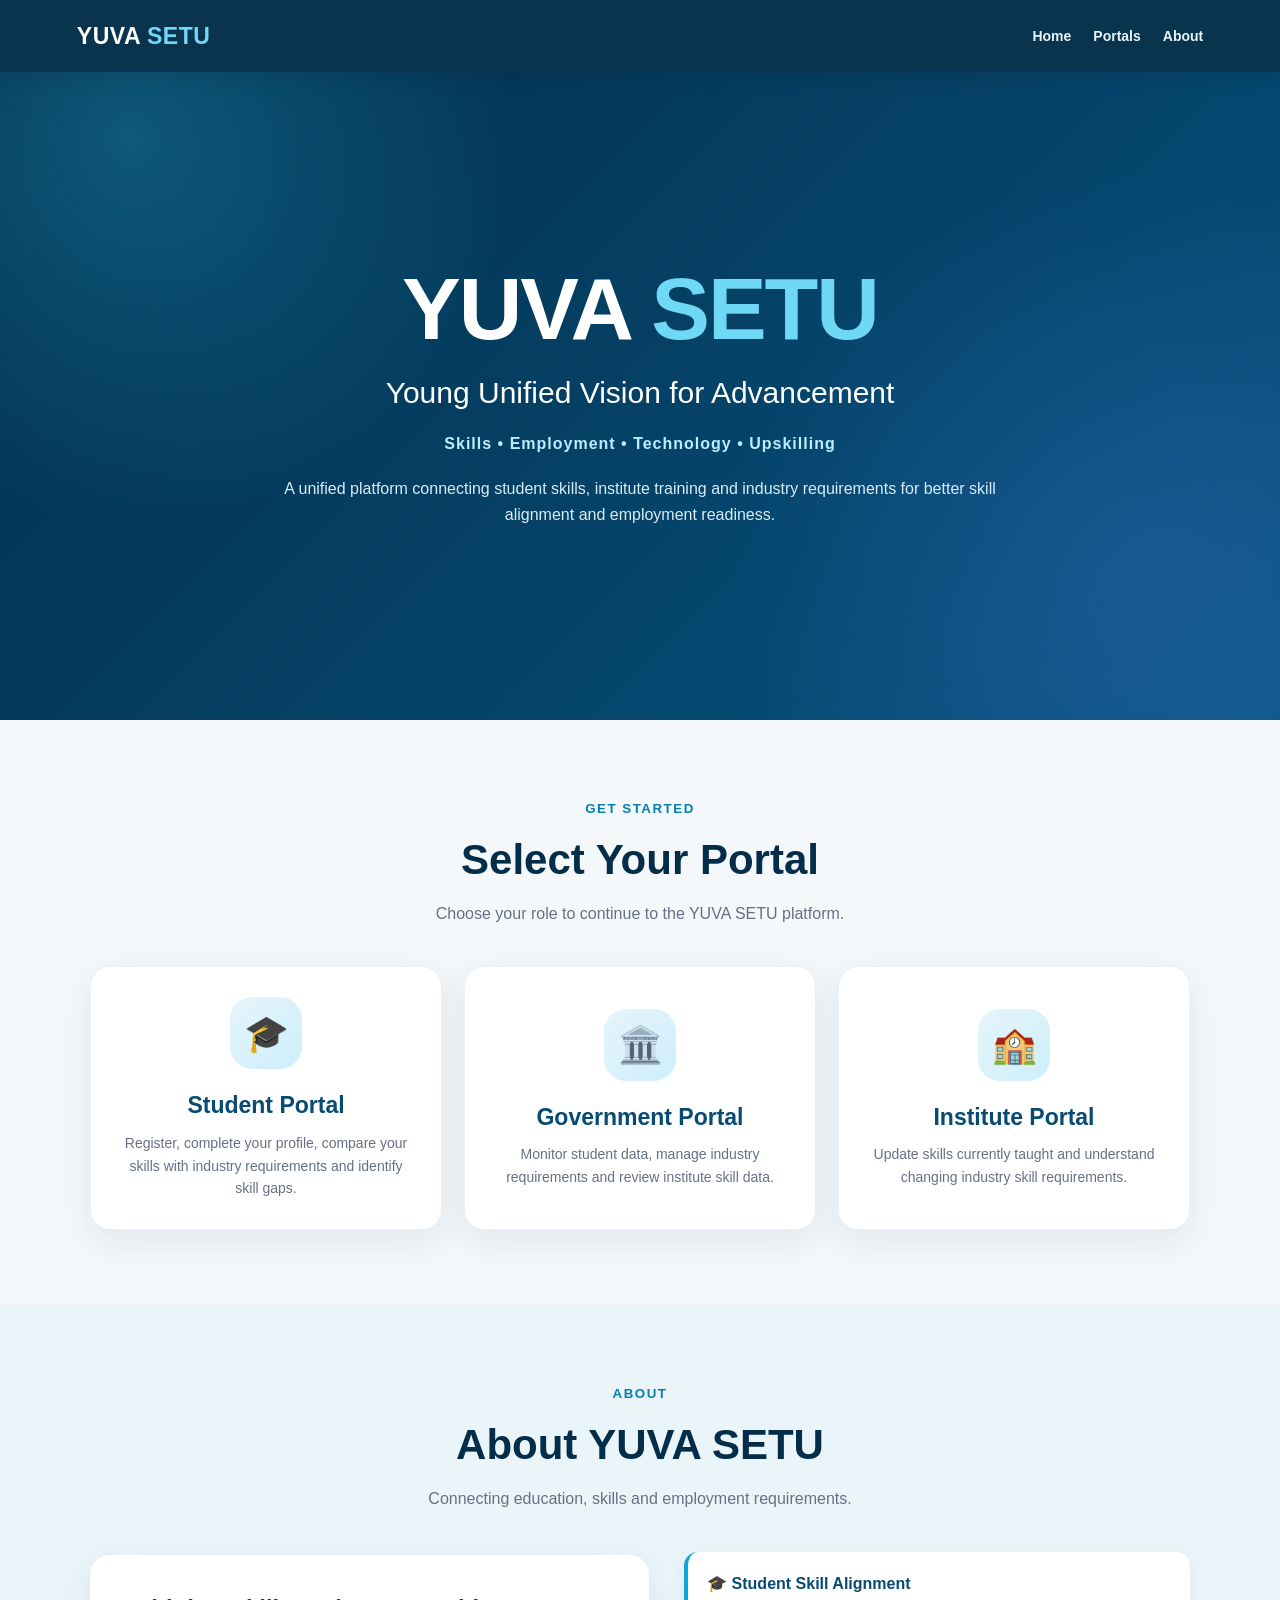
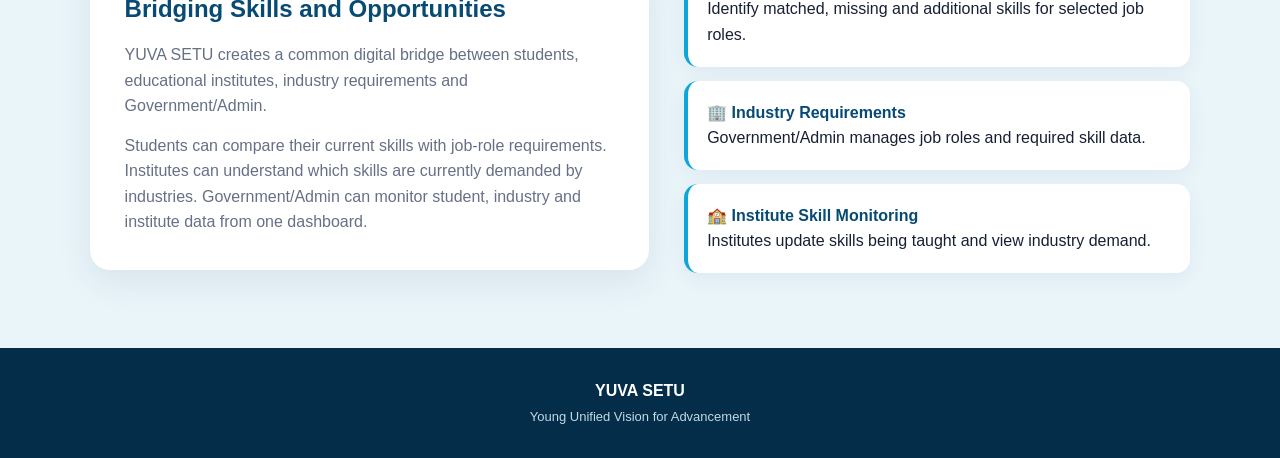
==== commit 98c6a222: "Update index.html" ====
--- a/index.html
+++ b/index.html
@@ -67,15 +67,6 @@
 >
 
   <div class="hero-inner">
-
-
-    <div class="hero-badge">
-
-      Smart India Hackathon • SIH26134
-
-    </div>
-
-
     <h1>
 
       YUVA
@@ -351,11 +342,6 @@
   <p>
     Young Unified Vision for Advancement
   </p>
-
-  <p>
-    SIH26134
-  </p>
-
 </footer>
 
 
--- a/css/style.css
+++ b/css/style.css
@@ -0,0 +1,2275 @@
+/* =====================================================
+   YUVA SETU
+   RESPONSIVE DESIGN
+===================================================== */
+
+:root {
+
+  --primary: #074a73;
+
+  --primary-dark: #032d49;
+
+  --primary-light: #e7f5fb;
+
+  --secondary: #0ea5d8;
+
+  --secondary-light: #6ed8f5;
+
+  --background: #f4f8fb;
+
+  --white: #ffffff;
+
+  --text: #172033;
+
+  --muted: #667085;
+
+  --border: #d9e4eb;
+
+  --success: #128447;
+
+  --success-light: #e5f7ed;
+
+  --danger: #b93636;
+
+  --danger-light: #fdeaea;
+
+  --warning: #b9700d;
+
+  --warning-light: #fff3dc;
+
+  --shadow:
+    0 12px 35px
+    rgba(21, 55, 80, 0.09);
+
+  --shadow-big:
+    0 20px 55px
+    rgba(21, 55, 80, 0.14);
+
+  --radius: 18px;
+
+}
+
+
+/* =====================================================
+   RESET
+===================================================== */
+
+* {
+
+  margin: 0;
+
+  padding: 0;
+
+  box-sizing: border-box;
+
+}
+
+
+html {
+
+  scroll-behavior: smooth;
+
+}
+
+
+body {
+
+  font-family:
+    "Segoe UI",
+    Arial,
+    Helvetica,
+    sans-serif;
+
+  background:
+    var(--background);
+
+  color:
+    var(--text);
+
+  line-height: 1.6;
+
+}
+
+
+button,
+input,
+select,
+textarea {
+
+  font: inherit;
+
+}
+
+
+button {
+
+  cursor: pointer;
+
+}
+
+
+a {
+
+  color: inherit;
+
+}
+
+
+/* =====================================================
+   NAVBAR
+===================================================== */
+
+.navbar {
+
+  min-height: 72px;
+
+  padding:
+    14px 6%;
+
+  display: flex;
+
+  align-items: center;
+
+  justify-content:
+    space-between;
+
+  gap: 20px;
+
+  position: sticky;
+
+  top: 0;
+
+  z-index: 1000;
+
+  color: white;
+
+  background:
+    rgba(
+      3,
+      45,
+      73,
+      0.97
+    );
+
+  backdrop-filter:
+    blur(12px);
+
+  box-shadow:
+    0 5px 20px
+    rgba(
+      0,
+      0,
+      0,
+      0.09
+    );
+
+}
+
+
+.brand {
+
+  font-size: 23px;
+
+  font-weight: 800;
+
+  letter-spacing: 0.5px;
+
+  text-decoration: none;
+
+  white-space: nowrap;
+
+}
+
+
+.brand span {
+
+  color:
+    var(--secondary-light);
+
+}
+
+
+.nav-links {
+
+  display: flex;
+
+  align-items: center;
+
+  gap: 22px;
+
+  flex-wrap: wrap;
+
+}
+
+
+.nav-links a {
+
+  text-decoration: none;
+
+  font-size: 14px;
+
+  font-weight: 600;
+
+  color:
+    #e7f4fa;
+
+}
+
+
+.nav-links a:hover {
+
+  color:
+    var(--secondary-light);
+
+}
+
+
+/* =====================================================
+   HERO
+===================================================== */
+
+.hero {
+
+  min-height:
+    72vh;
+
+  padding:
+    75px 7%;
+
+  display: flex;
+
+  align-items: center;
+
+  justify-content: center;
+
+  text-align: center;
+
+  color: white;
+
+  background:
+
+    radial-gradient(
+      circle at 10% 10%,
+      rgba(
+        41,
+        190,
+        235,
+        0.28
+      ),
+      transparent 30%
+    ),
+
+    radial-gradient(
+      circle at 90% 80%,
+      rgba(
+        78,
+        121,
+        225,
+        0.25
+      ),
+      transparent 33%
+    ),
+
+    linear-gradient(
+      135deg,
+      #032d49,
+      #075582
+    );
+
+}
+
+
+.hero-inner {
+
+  max-width:
+    900px;
+
+}
+
+
+.hero-badge {
+
+  display:
+    inline-block;
+
+  margin-bottom:
+    20px;
+
+  padding:
+    8px 17px;
+
+  border:
+    1px solid
+    rgba(
+      255,
+      255,
+      255,
+      0.25
+    );
+
+  border-radius:
+    50px;
+
+  background:
+    rgba(
+      255,
+      255,
+      255,
+      0.1
+    );
+
+  font-size:
+    13px;
+
+}
+
+
+.hero h1 {
+
+  font-size:
+    clamp(
+      48px,
+      9vw,
+      88px
+    );
+
+  line-height:
+    1;
+
+  letter-spacing:
+    -2px;
+
+}
+
+
+.hero h1 span {
+
+  color:
+    var(--secondary-light);
+
+}
+
+
+.hero h2 {
+
+  margin-top:
+    16px;
+
+  font-size:
+    clamp(
+      20px,
+      3vw,
+      30px
+    );
+
+  font-weight:
+    500;
+
+}
+
+
+.hero-tagline {
+
+  margin-top:
+    14px;
+
+  font-weight:
+    700;
+
+  letter-spacing:
+    1px;
+
+  color:
+    #bceeff;
+
+}
+
+
+.hero-description {
+
+  max-width:
+    740px;
+
+  margin:
+    20px auto 0;
+
+  color:
+    #d9edf7;
+
+}
+
+
+/* =====================================================
+   SECTION
+===================================================== */
+
+.section {
+
+  padding:
+    75px 7%;
+
+}
+
+
+.section-light {
+
+  background:
+    #eaf5fa;
+
+}
+
+
+.section-heading {
+
+  max-width:
+    760px;
+
+  margin:
+    0 auto 40px;
+
+  text-align:
+    center;
+
+}
+
+
+.section-heading small {
+
+  color:
+    #087eac;
+
+  font-weight:
+    800;
+
+  letter-spacing:
+    1.5px;
+
+}
+
+
+.section-heading h2 {
+
+  margin-top:
+    5px;
+
+  color:
+    var(--primary-dark);
+
+  font-size:
+    clamp(
+      28px,
+      4vw,
+      42px
+    );
+
+}
+
+
+.section-heading p {
+
+  margin-top:
+    8px;
+
+  color:
+    var(--muted);
+
+}
+
+
+/* =====================================================
+   PORTAL CARDS
+===================================================== */
+
+.portal-grid {
+
+  max-width:
+    1100px;
+
+  margin: auto;
+
+  display: grid;
+
+  grid-template-columns:
+    repeat(
+      3,
+      minmax(
+        0,
+        1fr
+      )
+    );
+
+  gap:
+    22px;
+
+}
+
+
+.portal-card {
+
+  min-height:
+    250px;
+
+  padding:
+    30px;
+
+  display: flex;
+
+  flex-direction:
+    column;
+
+  align-items:
+    center;
+
+  justify-content:
+    center;
+
+  text-align:
+    center;
+
+  text-decoration:
+    none;
+
+  background:
+    white;
+
+  border:
+    1px solid
+    rgba(
+      7,
+      74,
+      115,
+      0.08
+    );
+
+  border-radius:
+    20px;
+
+  box-shadow:
+    var(--shadow);
+
+  transition:
+    transform 0.25s,
+    box-shadow 0.25s,
+    border 0.25s;
+
+}
+
+
+.portal-card:hover {
+
+  transform:
+    translateY(-8px);
+
+  box-shadow:
+    var(--shadow-big);
+
+  border-color:
+    rgba(
+      14,
+      165,
+      216,
+      0.45
+    );
+
+}
+
+
+.portal-icon {
+
+  width:
+    72px;
+
+  height:
+    72px;
+
+  display:
+    flex;
+
+  align-items:
+    center;
+
+  justify-content:
+    center;
+
+  margin-bottom:
+    18px;
+
+  border-radius:
+    22px;
+
+  background:
+    linear-gradient(
+      135deg,
+      #e6f5fb,
+      #cdeefa
+    );
+
+  font-size:
+    36px;
+
+}
+
+
+.portal-card h3 {
+
+  font-size:
+    23px;
+
+  color:
+    var(--primary);
+
+}
+
+
+.portal-card p {
+
+  margin-top:
+    8px;
+
+  color:
+    var(--muted);
+
+  font-size:
+    14px;
+
+}
+
+
+/* =====================================================
+   ABOUT
+===================================================== */
+
+.about-grid {
+
+  max-width:
+    1150px;
+
+  margin: auto;
+
+  display: grid;
+
+  grid-template-columns:
+    1.05fr 0.95fr;
+
+  align-items:
+    center;
+
+  gap:
+    35px;
+
+}
+
+
+.about-copy {
+
+  padding:
+    35px;
+
+  background:
+    white;
+
+  border-radius:
+    20px;
+
+  box-shadow:
+    var(--shadow);
+
+}
+
+
+.about-copy h2 {
+
+  color:
+    var(--primary);
+
+}
+
+
+.about-copy p {
+
+  margin-top:
+    14px;
+
+  color:
+    var(--muted);
+
+}
+
+
+.about-points {
+
+  display: grid;
+
+  gap:
+    14px;
+
+}
+
+
+.about-point {
+
+  padding:
+    19px;
+
+  background:
+    white;
+
+  border-radius:
+    14px;
+
+  border-left:
+    4px solid
+    var(--secondary);
+
+  box-shadow:
+    0 6px 20px
+    rgba(
+      20,
+      55,
+      80,
+      0.06
+    );
+
+}
+
+
+.about-point strong {
+
+  color:
+    var(--primary);
+
+}
+
+
+/* =====================================================
+   PAGE HEADER
+===================================================== */
+
+.page-header {
+
+  padding:
+    45px 7%;
+
+  text-align:
+    center;
+
+  background:
+
+    radial-gradient(
+      circle at top left,
+      rgba(
+        14,
+        165,
+        216,
+        0.15
+      ),
+      transparent 40%
+    ),
+
+    linear-gradient(
+      135deg,
+      #eaf6fb,
+      #f9fcfd
+    );
+
+  border-bottom:
+    1px solid
+    var(--border);
+
+}
+
+
+.page-header h1 {
+
+  color:
+    var(--primary-dark);
+
+  font-size:
+    clamp(
+      30px,
+      5vw,
+      45px
+    );
+
+}
+
+
+.page-header p {
+
+  margin-top:
+    7px;
+
+  color:
+    var(--muted);
+
+}
+
+
+/* =====================================================
+   CONTAINER
+===================================================== */
+
+.container {
+
+  width:
+    min(
+      92%,
+      1200px
+    );
+
+  margin:
+    35px auto 60px;
+
+}
+
+
+.card {
+
+  padding:
+    27px;
+
+  margin-bottom:
+    24px;
+
+  background:
+    white;
+
+  border:
+    1px solid
+    rgba(
+      7,
+      74,
+      115,
+      0.08
+    );
+
+  border-radius:
+    var(--radius);
+
+  box-shadow:
+    var(--shadow);
+
+}
+
+
+.card-title {
+
+  margin-bottom:
+    20px;
+
+}
+
+
+.card-title h2 {
+
+  color:
+    var(--primary);
+
+}
+
+
+.card-title p {
+
+  margin-top:
+    4px;
+
+  color:
+    var(--muted);
+
+}
+
+
+/* =====================================================
+   FORMS
+===================================================== */
+
+.form-grid {
+
+  display: grid;
+
+  grid-template-columns:
+    repeat(
+      2,
+      minmax(
+        0,
+        1fr
+      )
+    );
+
+  gap:
+    17px;
+
+}
+
+
+.form-group {
+
+  min-width: 0;
+
+  margin-bottom:
+    15px;
+
+}
+
+
+.form-group.full {
+
+  grid-column:
+    1 / -1;
+
+}
+
+
+label {
+
+  display: block;
+
+  margin-bottom:
+    6px;
+
+  color:
+    #26364a;
+
+  font-size:
+    14px;
+
+  font-weight:
+    700;
+
+}
+
+
+input,
+select,
+textarea {
+
+  width:
+    100%;
+
+  min-height:
+    46px;
+
+  padding:
+    11px 13px;
+
+  border:
+    1px solid
+    #cad8e1;
+
+  border-radius:
+    10px;
+
+  background:
+    white;
+
+  color:
+    var(--text);
+
+  outline:
+    none;
+
+  transition:
+    0.2s;
+
+}
+
+
+textarea {
+
+  min-height:
+    105px;
+
+  resize:
+    vertical;
+
+}
+
+
+input:focus,
+select:focus,
+textarea:focus {
+
+  border-color:
+    var(--secondary);
+
+  box-shadow:
+    0 0 0 4px
+    rgba(
+      14,
+      165,
+      216,
+      0.12
+    );
+
+}
+
+
+input[readonly] {
+
+  background:
+    #f1f5f8;
+
+  color:
+    #667085;
+
+}
+
+
+.help-text {
+
+  margin-top:
+    5px;
+
+  color:
+    var(--muted);
+
+  font-size:
+    12px;
+
+}
+
+
+/* =====================================================
+   BUTTONS
+===================================================== */
+
+.btn {
+
+  min-height:
+    44px;
+
+  padding:
+    10px 18px;
+
+  display:
+    inline-flex;
+
+  align-items:
+    center;
+
+  justify-content:
+    center;
+
+  gap:
+    7px;
+
+  border:
+    none;
+
+  border-radius:
+    9px;
+
+  font-size:
+    14px;
+
+  font-weight:
+    700;
+
+  text-decoration:
+    none;
+
+  transition:
+    0.2s;
+
+}
+
+
+.btn:hover {
+
+  transform:
+    translateY(-1px);
+
+}
+
+
+.btn-primary {
+
+  color:
+    white;
+
+  background:
+    var(--primary);
+
+}
+
+
+.btn-primary:hover {
+
+  background:
+    #075d8b;
+
+}
+
+
+.btn-secondary {
+
+  color:
+    var(--primary);
+
+  background:
+    #e8f2f7;
+
+}
+
+
+.btn-success {
+
+  color:
+    white;
+
+  background:
+    var(--success);
+
+}
+
+
+.btn-danger {
+
+  color:
+    white;
+
+  background:
+    var(--danger);
+
+}
+
+
+.btn-block {
+
+  width:
+    100%;
+
+}
+
+
+.button-row {
+
+  display: flex;
+
+  align-items:
+    center;
+
+  gap:
+    10px;
+
+  flex-wrap:
+    wrap;
+
+  margin-top:
+    20px;
+
+}
+
+
+/* =====================================================
+   LOGIN / REGISTER
+===================================================== */
+
+.login-shell {
+
+  min-height:
+    calc(
+      100vh - 72px
+    );
+
+  padding:
+    40px 20px;
+
+  display:
+    flex;
+
+  align-items:
+    center;
+
+  justify-content:
+    center;
+
+  background:
+
+    radial-gradient(
+      circle at 20% 20%,
+      rgba(
+        14,
+        165,
+        216,
+        0.16
+      ),
+      transparent 35%
+    ),
+
+    linear-gradient(
+      135deg,
+      #edf7fb,
+      #f9fcfd
+    );
+
+}
+
+
+.login-card {
+
+  width:
+    min(
+      100%,
+      450px
+    );
+
+  padding:
+    32px;
+
+  background:
+    white;
+
+  border-radius:
+    22px;
+
+  box-shadow:
+    var(--shadow-big);
+
+}
+
+
+.login-symbol {
+
+  width:
+    70px;
+
+  height:
+    70px;
+
+  margin:
+    0 auto 14px;
+
+  display:
+    flex;
+
+  align-items:
+    center;
+
+  justify-content:
+    center;
+
+  border-radius:
+    21px;
+
+  background:
+    linear-gradient(
+      135deg,
+      #ddf3fb,
+      #c5ebfa
+    );
+
+  font-size:
+    35px;
+
+}
+
+
+.login-card h1 {
+
+  color:
+    var(--primary);
+
+  text-align:
+    center;
+
+}
+
+
+.login-subtitle {
+
+  margin:
+    5px 0 22px;
+
+  text-align:
+    center;
+
+  color:
+    var(--muted);
+
+}
+
+
+.auth-switch {
+
+  margin-bottom:
+    22px;
+
+  padding:
+    5px;
+
+  display:
+    grid;
+
+  grid-template-columns:
+    1fr 1fr;
+
+  gap:
+    6px;
+
+  background:
+    #edf4f8;
+
+  border-radius:
+    10px;
+
+}
+
+
+.auth-tab {
+
+  min-height:
+    42px;
+
+  border:
+    none;
+
+  border-radius:
+    7px;
+
+  background:
+    transparent;
+
+  color:
+    #5e7080;
+
+  font-weight:
+    700;
+
+}
+
+
+.auth-tab.active {
+
+  background:
+    white;
+
+  color:
+    var(--primary);
+
+  box-shadow:
+    0 4px 12px
+    rgba(
+      20,
+      55,
+      80,
+      0.09
+    );
+
+}
+
+
+.auth-message {
+
+  margin-top:
+    18px;
+
+  text-align:
+    center;
+
+  color:
+    var(--muted);
+
+  font-size:
+    13px;
+
+}
+
+
+.text-button {
+
+  padding:
+    2px;
+
+  border:
+    none;
+
+  background:
+    transparent;
+
+  color:
+    var(--primary);
+
+  font-weight:
+    700;
+
+}
+
+
+.text-button:hover {
+
+  text-decoration:
+    underline;
+
+}
+
+
+.login-error {
+
+  min-height:
+    20px;
+
+  margin:
+    5px 0 10px;
+
+  color:
+    var(--danger);
+
+  font-size:
+    13px;
+
+  font-weight:
+    600;
+
+}
+
+
+/* =====================================================
+   DASHBOARD TOP
+===================================================== */
+
+.dashboard-top {
+
+  display: flex;
+
+  align-items:
+    center;
+
+  justify-content:
+    space-between;
+
+  gap:
+    15px;
+
+  flex-wrap:
+    wrap;
+
+  margin-bottom:
+    22px;
+
+}
+
+
+.welcome-text {
+
+  color:
+    var(--muted);
+
+}
+
+
+/* =====================================================
+   STATS
+===================================================== */
+
+.stats-grid {
+
+  display: grid;
+
+  grid-template-columns:
+    repeat(
+      4,
+      minmax(
+        0,
+        1fr
+      )
+    );
+
+  gap:
+    15px;
+
+  margin-bottom:
+    25px;
+
+}
+
+
+.stat-card {
+
+  padding:
+    21px;
+
+  border-radius:
+    15px;
+
+  color:
+    white;
+
+  background:
+    linear-gradient(
+      135deg,
+      #064873,
+      #087eac
+    );
+
+  box-shadow:
+    0 10px 25px
+    rgba(
+      7,
+      74,
+      115,
+      0.18
+    );
+
+}
+
+
+.stat-card h2 {
+
+  color:
+    #a8ebff;
+
+  font-size:
+    clamp(
+      27px,
+      4vw,
+      35px
+    );
+
+}
+
+
+.stat-card p {
+
+  color:
+    #e3f3f9;
+
+  font-size:
+    13px;
+
+}
+
+
+/* =====================================================
+   TABS
+===================================================== */
+
+.tabs {
+
+  display: flex;
+
+  gap:
+    10px;
+
+  flex-wrap:
+    wrap;
+
+  margin-bottom:
+    22px;
+
+}
+
+
+.tab-btn {
+
+  padding:
+    11px 18px;
+
+  border:
+    none;
+
+  border-radius:
+    9px;
+
+  background:
+    #e7f1f6;
+
+  color:
+    var(--primary);
+
+  font-weight:
+    700;
+
+}
+
+
+.tab-btn.active {
+
+  color:
+    white;
+
+  background:
+    var(--primary);
+
+}
+
+
+.tab-panel {
+
+  display:
+    none;
+
+}
+
+
+.tab-panel.active {
+
+  display:
+    block;
+
+}
+
+
+/* =====================================================
+   TABLE
+===================================================== */
+
+.table-wrap {
+
+  width:
+    100%;
+
+  margin-top:
+    15px;
+
+  overflow-x:
+    auto;
+
+  border:
+    1px solid
+    var(--border);
+
+  border-radius:
+    12px;
+
+}
+
+
+table {
+
+  width:
+    100%;
+
+  min-width:
+    900px;
+
+  border-collapse:
+    collapse;
+
+  background:
+    white;
+
+}
+
+
+th,
+td {
+
+  padding:
+    12px 13px;
+
+  text-align:
+    left;
+
+  vertical-align:
+    top;
+
+  border-bottom:
+    1px solid
+    var(--border);
+
+  font-size:
+    13px;
+
+}
+
+
+th {
+
+  color:
+    var(--primary-dark);
+
+  background:
+    #edf7fb;
+
+  white-space:
+    nowrap;
+
+}
+
+
+tbody tr:hover {
+
+  background:
+    #f9fcfd;
+
+}
+
+
+/* =====================================================
+   SKILLS
+===================================================== */
+
+.skill-wrap {
+
+  display:
+    flex;
+
+  gap:
+    7px;
+
+  flex-wrap:
+    wrap;
+
+  margin-top:
+    8px;
+
+}
+
+
+.skill-chip {
+
+  display:
+    inline-flex;
+
+  align-items:
+    center;
+
+  padding:
+    5px 10px;
+
+  border-radius:
+    50px;
+
+  color:
+    #075b82;
+
+  background:
+    #e5f3f9;
+
+  font-size:
+    12px;
+
+  font-weight:
+    700;
+
+}
+
+
+.skill-chip.match {
+
+  color:
+    #176b3b;
+
+  background:
+    var(--success-light);
+
+}
+
+
+.skill-chip.missing {
+
+  color:
+    #973333;
+
+  background:
+    var(--danger-light);
+
+}
+
+
+.skill-chip.extra {
+
+  color:
+    #81550f;
+
+  background:
+    var(--warning-light);
+
+}
+
+
+/* =====================================================
+   ALERTS
+===================================================== */
+
+.alert {
+
+  margin:
+    15px 0;
+
+  padding:
+    14px;
+
+  border-radius:
+    10px;
+
+  font-size:
+    14px;
+
+}
+
+
+.alert-info {
+
+  color:
+    #075a80;
+
+  background:
+    #e5f5fb;
+
+  border:
+    1px solid
+    #bfe6f5;
+
+}
+
+
+.alert-success {
+
+  color:
+    #17663a;
+
+  background:
+    var(--success-light);
+
+  border:
+    1px solid
+    #bbe4cb;
+
+}
+
+
+.alert-warning {
+
+  color:
+    #81560e;
+
+  background:
+    var(--warning-light);
+
+  border:
+    1px solid
+    #efd299;
+
+}
+
+
+.match-score {
+
+  margin-top:
+    25px;
+
+  color:
+    var(--primary);
+
+  font-size:
+    clamp(
+      42px,
+      8vw,
+      62px
+    );
+
+  font-weight:
+    800;
+
+  line-height:
+    1;
+
+}
+
+
+/* =====================================================
+   TREND CARDS
+===================================================== */
+
+.trend-grid {
+
+  display:
+    grid;
+
+  grid-template-columns:
+    repeat(
+      auto-fit,
+      minmax(
+        210px,
+        1fr
+      )
+    );
+
+  gap:
+    15px;
+
+  margin-top:
+    18px;
+
+}
+
+
+.trend-card {
+
+  padding:
+    18px;
+
+  border:
+    1px solid
+    #d8e9f0;
+
+  border-radius:
+    14px;
+
+  background:
+    #f6fbfd;
+
+}
+
+
+.trend-card h3 {
+
+  color:
+    var(--primary);
+
+}
+
+
+.trend-card p {
+
+  margin-top:
+    5px;
+
+  color:
+    var(--muted);
+
+  font-size:
+    13px;
+
+}
+
+
+/* =====================================================
+   JOB ROLE CARD
+===================================================== */
+
+.role-list {
+
+  display:
+    grid;
+
+  grid-template-columns:
+    repeat(
+      auto-fit,
+      minmax(
+        240px,
+        1fr
+      )
+    );
+
+  gap:
+    14px;
+
+  margin-top:
+    18px;
+
+}
+
+
+.role-card {
+
+  padding:
+    17px;
+
+  border-radius:
+    14px;
+
+  border:
+    1px solid
+    #dbe9ef;
+
+  background:
+    white;
+
+}
+
+
+.role-card h3 {
+
+  color:
+    var(--primary);
+
+}
+
+
+/* =====================================================
+   FOOTER
+===================================================== */
+
+.footer {
+
+  padding:
+    30px 7%;
+
+  text-align:
+    center;
+
+  color:
+    #c3d9e4;
+
+  background:
+    var(--primary-dark);
+
+}
+
+
+.footer strong {
+
+  color:
+    white;
+
+}
+
+
+.footer p {
+
+  margin-top:
+    4px;
+
+  font-size:
+    13px;
+
+}
+
+
+/* =====================================================
+   UTILITIES
+===================================================== */
+
+.hidden {
+
+  display:
+    none !important;
+
+}
+
+
+.small-muted {
+
+  color:
+    var(--muted);
+
+  font-size:
+    12px;
+
+}
+
+
+/* =====================================================
+   RESPONSIVE
+===================================================== */
+
+@media (
+  max-width: 950px
+) {
+
+  .portal-grid {
+
+    grid-template-columns:
+      repeat(
+        2,
+        minmax(
+          0,
+          1fr
+        )
+      );
+
+  }
+
+
+  .portal-card:last-child {
+
+    grid-column:
+      1 / -1;
+
+    width:
+      min(
+        100%,
+        520px
+      );
+
+    justify-self:
+      center;
+
+  }
+
+
+  .about-grid {
+
+    grid-template-columns:
+      1fr;
+
+  }
+
+
+  .stats-grid {
+
+    grid-template-columns:
+      repeat(
+        2,
+        minmax(
+          0,
+          1fr
+        )
+      );
+
+  }
+
+}
+
+
+
+@media (
+  max-width: 700px
+) {
+
+  .navbar {
+
+    align-items:
+      flex-start;
+
+    flex-direction:
+      column;
+
+    gap:
+      8px;
+
+  }
+
+
+  .nav-links {
+
+    width:
+      100%;
+
+    gap:
+      15px;
+
+  }
+
+
+  .hero {
+
+    min-height:
+      62vh;
+
+    padding:
+      55px 6%;
+
+  }
+
+
+  .section {
+
+    padding:
+      55px 5%;
+
+  }
+
+
+  .portal-grid {
+
+    grid-template-columns:
+      1fr;
+
+  }
+
+
+  .portal-card:last-child {
+
+    grid-column:
+      auto;
+
+  }
+
+
+  .portal-card {
+
+    min-height:
+      210px;
+
+  }
+
+
+  .form-grid {
+
+    grid-template-columns:
+      1fr;
+
+  }
+
+
+  .form-group.full {
+
+    grid-column:
+      auto;
+
+  }
+
+
+  .tabs {
+
+    display:
+      grid;
+
+    grid-template-columns:
+      1fr;
+
+  }
+
+
+  .tab-btn {
+
+    width:
+      100%;
+
+  }
+
+}
+
+
+
+@media (
+  max-width: 450px
+) {
+
+  .stats-grid {
+
+    grid-template-columns:
+      1fr;
+
+  }
+
+
+  .login-card {
+
+    padding:
+      25px 19px;
+
+  }
+
+
+  .button-row {
+
+    flex-direction:
+      column;
+
+    align-items:
+      stretch;
+
+  }
+
+
+  .button-row .btn {
+
+    width:
+      100%;
+
+  }
+
+
+  .hero h1 {
+
+    letter-spacing:
+      -1px;
+
+  }
+
+}
